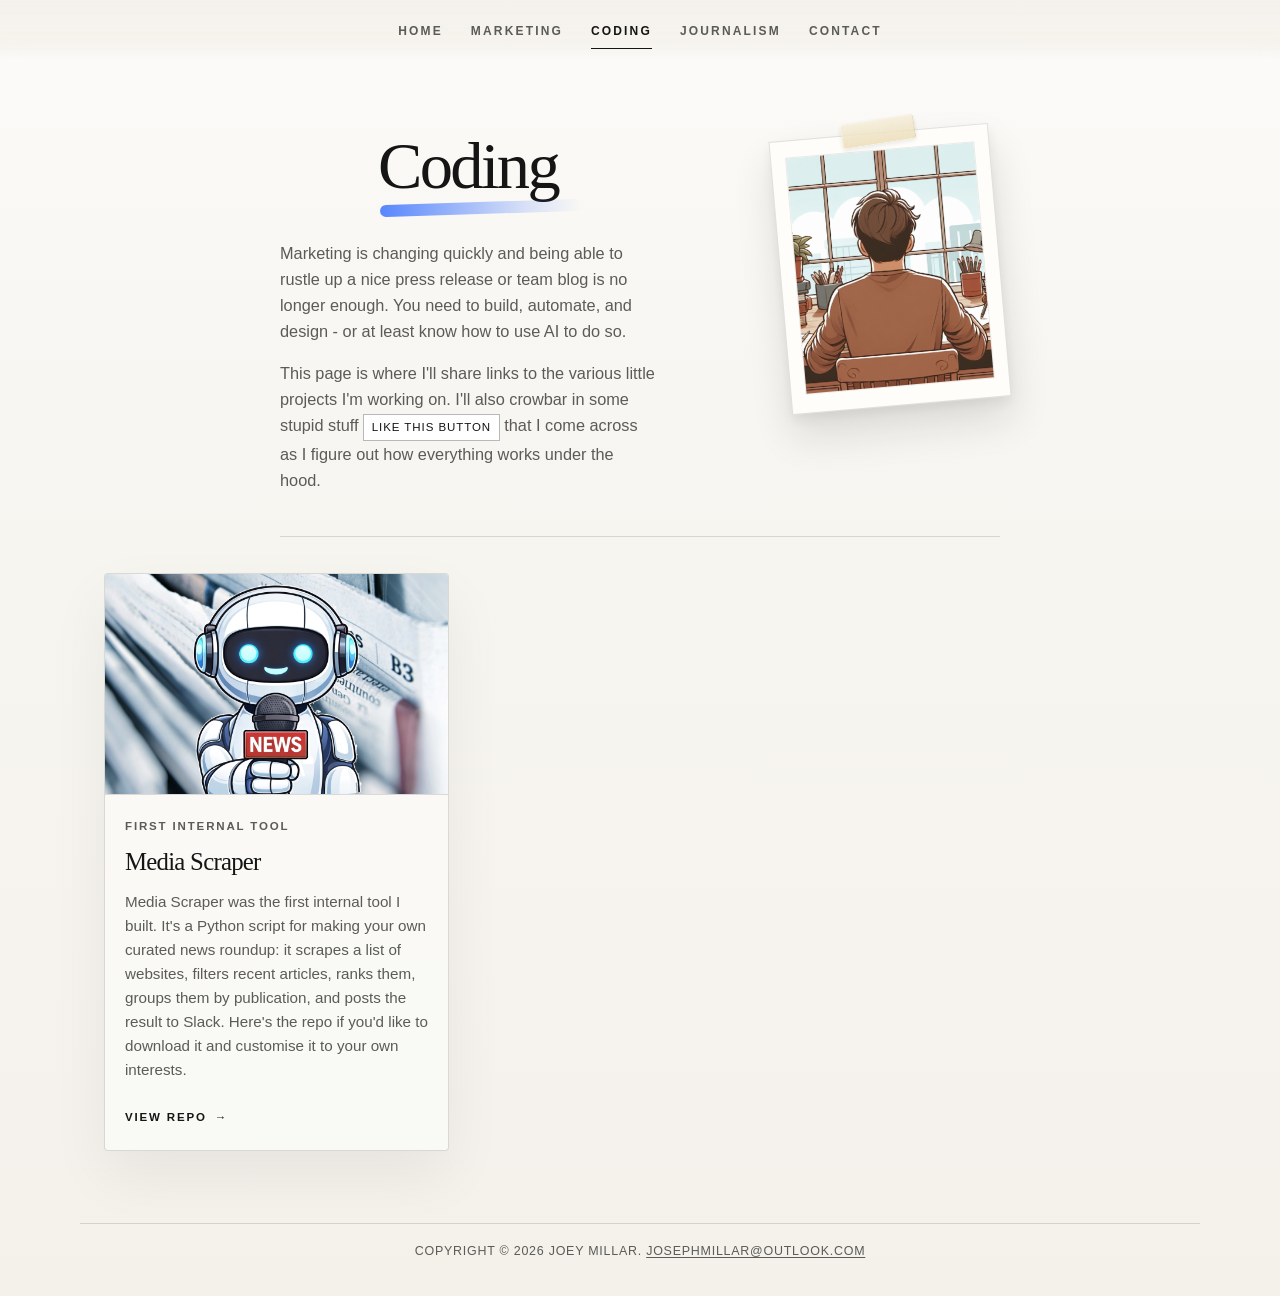
==== coding.html @ 08aad3ab "Polish portfolio page content" ====
<!DOCTYPE html>
<html lang="en">
<head>
    <meta charset="UTF-8">
    <meta name="viewport" content="width=device-width, initial-scale=1.0">
    <meta name="description" content="AI, automation, coding and web projects by Joey Millar as he learns to build tools and websites.">
    <meta name="author" content="Joey Millar">
    <title>Joey Millar | Coding, AI and Automation Projects</title>
    <link rel="canonical" href="https://joeymillar.com/coding.html">
    <meta property="og:type" content="website">
    <meta property="og:site_name" content="Joey Millar">
    <meta property="og:title" content="Joey Millar | Coding, AI and Automation Projects">
    <meta property="og:description" content="AI, automation, coding and web projects by Joey Millar as he learns to build tools and websites.">
    <meta property="og:url" content="https://joeymillar.com/coding.html">
    <meta property="og:image" content="https://joeymillar.com/images/joeymillar.jpg">
    <meta name="twitter:card" content="summary_large_image">
    <meta name="twitter:title" content="Joey Millar | Coding, AI and Automation Projects">
    <meta name="twitter:description" content="AI, automation, coding and web projects by Joey Millar as he learns to build tools and websites.">
    <meta name="twitter:image" content="https://joeymillar.com/images/joeymillar.jpg">
    <link rel="icon" href="data:image/svg+xml,%3Csvg xmlns='http://www.w3.org/2000/svg' viewBox='0 0 64 64'%3E%3Ctext y='50' font-size='48'%3E%E2%9C%8D%EF%B8%8F%3C/text%3E%3C/svg%3E">
    <link rel="stylesheet" href="styles.css">
    <script type="application/ld+json">
        {
            "@context": "https://schema.org",
            "@type": "Person",
            "name": "Joey Millar",
            "url": "https://joeymillar.com/",
            "image": "https://joeymillar.com/images/me.jpg",
            "jobTitle": "Writer and builder-in-progress",
            "sameAs": [
                "https://www.linkedin.com/in/josephmillar/"
            ]
        }
    </script>
</head>
<body class="page-subpage page-coding">

    <nav class="landing-nav" aria-label="Primary">
        <button class="nav-toggle" type="button" aria-expanded="false" aria-controls="primary-nav-links">
            Menu
        </button>
        <div class="nav-links" id="primary-nav-links">
            <a href="index.html" class="home-nav-link-joey">Home</a>
            <a href="marketing.html" class="home-nav-link-copywriting">Marketing</a>
            <a href="coding.html" class="home-nav-link-web-dev" aria-current="page">Coding</a>
            <a href="journalism.html" class="home-nav-link-journalism">Journalism</a>
            <a href="contact.html" class="home-nav-link-contact">Contact</a>
        </div>
    </nav>
    <main class="page-shell">
        <section class="page-header content-copy">
            <div class="page-hero">
                <div class="page-hero-copy">
                    <h1>Coding</h1>
                    <p>Marketing is changing quickly and being able to rustle up a nice press release or team blog is no longer enough. You need to build, automate, and design - or at least know how to use AI to do so.</p>
                    <p>This page is where I'll share links to the various little projects I'm working on. I'll also crowbar in some stupid stuff <button id="confettiButton" class="inline-button" type="button">like this button</button> that I come across as I figure out how everything works under the hood.</p>
                </div>
                <figure class="polaroid-card">
                    <img src="images/joeymillar.jpg" alt="An illustrated portrait of Joey Millar" loading="lazy">
                </figure>
            </div>
        </section>
        <section class="content">
            <div class="tile-container">
        <a href="https://github.com/joeymgithub/media-scraper" target="_blank" rel="noopener noreferrer" class="tile-web-dev">
            <div class="tile-image-wrapper">
                <img src="images/media-scraper.jpg" alt="Preview image for the Media Scraper internal tool project" class="tile-image" loading="lazy">
            </div>
            <div class="tile-content">
                <p class="tile-meta">First internal tool</p>
                <h2 class="tile-title">Media Scraper</h2>
                <p class="tile-preview">Media Scraper was the first internal tool I built. It's a Python script for making your own curated news roundup: it scrapes a list of websites, filters recent articles, ranks them, groups them by publication, and posts the result to Slack. Here's the repo if you'd like to download it and customise it to your own interests.</p>
                <span class="tile-cta">View repo</span>
            </div>
        </a>
            </div>
        </section>
    </main>
    <footer class="site-footer">
        <p>Copyright © 2026 Joey Millar. <a href="mailto:josephmillar@outlook.com">josephmillar@outlook.com</a></p>
    </footer>
    <script src="script.js" defer></script>
</body>
</html>
---- styles.css ----
:root {
    --bg: #f4f1eb;
    --surface: rgba(244, 241, 235, 0.9);
    --panel: #fbfaf7;
    --text: #151515;
    --muted: #5b5b57;
    --line: rgba(21, 21, 21, 0.14);
    --line-strong: rgba(21, 21, 21, 0.3);
    --shadow: 0 24px 60px rgba(21, 21, 21, 0.06);
    --accent-red: #d93a2f;
    --accent-blue: #2764ff;
    --accent-green: #23945d;
    --accent-yellow: #d1ad22;
    --accent-purple: #7b4dff;
}

*,
*::before,
*::after {
    box-sizing: border-box;
}

html {
    scroll-behavior: smooth;
}

body {
    margin: 0;
    min-height: 100vh;
    font-family: "Avenir Next", "Helvetica Neue", Helvetica, Arial, sans-serif;
    color: var(--text);
    background:
        linear-gradient(180deg, rgba(255, 255, 255, 0.7) 0%, rgba(251, 250, 247, 0.55) 30%, rgba(244, 241, 235, 0.92) 100%),
        var(--bg);
    line-height: 1.6;
}

a {
    color: inherit;
}

p a {
    text-decoration-thickness: 1px;
    text-underline-offset: 0.14em;
}

a:focus-visible,
button:focus-visible {
    outline: 2px solid var(--text);
    outline-offset: 4px;
}

.scroll-banner-left,
.scroll-banner-right {
    display: none;
}

.container,
.page-shell,
.content,
.content-copy {
    width: min(1120px, calc(100% - 48px));
    margin: 0 auto;
}

.page-shell {
    padding: 132px 0 72px;
}

.content-copy {
    max-width: 720px;
}

.content {
    padding: 0;
}

.landing-nav {
    position: fixed;
    top: 0;
    left: 0;
    right: 0;
    display: flex;
    align-items: center;
    justify-content: center;
    gap: 28px;
    padding: 22px 24px 18px;
    background: linear-gradient(180deg, rgba(244, 241, 235, 0.96) 0%, rgba(244, 241, 235, 0.82) 75%, rgba(244, 241, 235, 0) 100%);
    backdrop-filter: blur(10px);
    z-index: 20;
}

.nav-toggle {
    display: none;
}

.nav-links {
    display: flex;
    align-items: center;
    justify-content: center;
    gap: 28px;
}

.landing-nav a {
    position: relative;
    font-size: 0.75rem;
    font-weight: 600;
    letter-spacing: 0.18em;
    text-transform: uppercase;
    text-decoration: none;
    color: var(--muted);
    transition: color 0.25s ease;
}

.landing-nav a::after {
    content: "";
    position: absolute;
    left: 0;
    bottom: -8px;
    width: 100%;
    height: 1px;
    background: var(--text);
    transform: scaleX(0);
    transform-origin: center;
    transition: transform 0.25s ease;
}

.landing-nav a:hover,
.landing-nav a[aria-current="page"] {
    color: var(--text);
}

.landing-nav a:hover::after,
.landing-nav a[aria-current="page"]::after {
    transform: scaleX(1);
}

h1 {
    margin: 0;
    font-family: "Iowan Old Style", "Palatino Linotype", "Book Antiqua", Palatino, Georgia, serif;
    font-size: clamp(3.6rem, 8vw, 7.5rem);
    font-weight: 400;
    line-height: 0.94;
    letter-spacing: -0.04em;
}

p {
    margin: 0;
    padding: 0;
    font-size: 1.02rem;
    color: var(--muted);
}

.page-header p + p {
    margin-top: 16px;
}

.tile-journalism,
.tile-copywriting,
.tile-web-dev {
    position: relative;
    overflow: hidden;
    border: 1px solid var(--line);
    border-radius: 4px;
    background: rgba(251, 250, 247, 0.82);
    text-decoration: none;
    transition: transform 0.28s ease, border-color 0.28s ease, box-shadow 0.28s ease, background 0.28s ease;
}

.tile-journalism::before,
.tile-copywriting::before,
.tile-web-dev::before {
    content: "";
    position: absolute;
    inset: 0;
    background: linear-gradient(135deg, rgba(255, 255, 255, 0.55), transparent 55%);
    opacity: 0;
    transition: opacity 0.28s ease;
    pointer-events: none;
}

.tile-journalism:hover,
.tile-copywriting:hover,
.tile-web-dev:hover {
    transform: translateY(-6px);
    border-color: var(--line-strong);
    box-shadow: 0 28px 70px rgba(21, 21, 21, 0.1);
    background: var(--panel);
}

.tile-journalism:hover::before,
.tile-copywriting:hover::before,
.tile-web-dev:hover::before {
    opacity: 1;
}

.page-header {
    padding-bottom: 42px;
    margin-bottom: 36px;
    border-bottom: 1px solid var(--line);
}

.page-hero {
    display: grid;
    grid-template-columns: minmax(0, 1.4fr) minmax(240px, 320px);
    gap: 24px;
    align-items: start;
}

.page-hero-copy {
    min-width: 0;
}

.polaroid-card {
    position: relative;
    align-self: start;
    justify-self: end;
    width: min(100%, 220px);
    margin: 0;
    padding: 16px 14px 18px;
    border: 1px solid rgba(21, 21, 21, 0.12);
    background: #fffdf9;
    box-shadow:
        0 22px 40px rgba(21, 21, 21, 0.12),
        0 6px 12px rgba(21, 21, 21, 0.06);
    transform: rotate(-3deg);
}

.polaroid-card img {
    display: block;
    width: 100%;
    aspect-ratio: 4 / 5;
    object-fit: cover;
    border: 1px solid rgba(21, 21, 21, 0.08);
}

.polaroid-card::before,
.polaroid-card::after {
    content: "";
    position: absolute;
    pointer-events: none;
}

.polaroid-card::before {
    top: -14px;
    left: 50%;
    width: 74px;
    height: 24px;
    border-radius: 3px;
    background:
        linear-gradient(180deg, rgba(255, 255, 255, 0.52), rgba(255, 255, 255, 0.08)),
        rgba(231, 213, 167, 0.78);
    border-left: 1px solid rgba(255, 255, 255, 0.42);
    border-right: 1px solid rgba(120, 106, 78, 0.14);
    box-shadow:
        0 1px 0 rgba(255, 255, 255, 0.32) inset,
        0 2px 5px rgba(21, 21, 21, 0.1);
    opacity: 0.95;
    transform: translateX(-50%) rotate(-4deg);
    pointer-events: none;
}

.polaroid-card::after {
    display: none;
}

.page-subpage h1 {
    position: relative;
    display: inline-block;
    font-size: clamp(2.8rem, 5.2vw, 4.6rem);
    line-height: 1.02;
    margin-bottom: 26px;
    padding-bottom: 14px;
    left: 50%;
    transform: translateX(-50%);
    text-align: center;
}

.page-subpage h1::after {
    content: "";
    position: absolute;
    left: 2px;
    bottom: 0;
    width: 112%;
    height: 12px;
    border-radius: 999px;
    opacity: 0.9;
    transform: rotate(-1.8deg);
}

.page-marketing h1::after {
    background: linear-gradient(90deg, rgba(217, 58, 47, 0.85), rgba(217, 58, 47, 0.18) 72%, transparent 100%);
}

.page-home h1::after {
    background: linear-gradient(90deg, rgba(26, 138, 98, 0.9), rgba(26, 138, 98, 0.22) 72%, transparent 100%);
}

.page-coding h1::after {
    background: linear-gradient(90deg, rgba(39, 100, 255, 0.85), rgba(39, 100, 255, 0.18) 72%, transparent 100%);
}

.page-journalism h1::after {
    background: linear-gradient(90deg, rgba(209, 173, 34, 0.9), rgba(209, 173, 34, 0.24) 72%, transparent 100%);
}

.page-contact h1::after {
    background: linear-gradient(90deg, rgba(123, 77, 255, 0.82), rgba(123, 77, 255, 0.18) 72%, transparent 100%);
}

.page-marketing .polaroid-card {
    transform: rotate(3deg);
}

.page-coding .polaroid-card {
    transform: rotate(-5deg);
}

.page-journalism .polaroid-card {
    transform: rotate(2.5deg);
}

.page-contact .polaroid-card {
    transform: rotate(4deg);
}

.page-home .polaroid-card {
    transform: rotate(-4deg);
}

.tile-container {
    display: grid;
    grid-template-columns: repeat(3, minmax(0, 1fr));
    gap: 18px;
}

.tile-journalism,
.tile-copywriting,
.tile-web-dev {
    display: flex;
    flex-direction: column;
    min-height: 430px;
    box-shadow: var(--shadow);
}

.page-home .tile-journalism,
.page-home .tile-copywriting,
.page-home .tile-web-dev {
    min-height: 170px;
}

.tile-web-dev-placeholder {
    cursor: default;
}

.tile-placeholder {
    cursor: default;
    background:
        linear-gradient(135deg, rgba(255, 255, 255, 0.62), rgba(251, 250, 247, 0.82)),
        rgba(251, 250, 247, 0.82);
}

.tile-placeholder:hover {
    transform: none;
    border-color: var(--line);
    box-shadow: var(--shadow);
    background:
        linear-gradient(135deg, rgba(255, 255, 255, 0.62), rgba(251, 250, 247, 0.82)),
        rgba(251, 250, 247, 0.82);
}

.tile-placeholder::before {
    opacity: 0;
}

.tile-placeholder .tile-image {
    filter: saturate(0.35) contrast(0.96);
}

.tile-placeholder:hover .tile-image {
    transform: none;
    filter: saturate(0.35) contrast(0.96);
}

.tile-image-wrapper {
    position: relative;
    overflow: hidden;
    border-bottom: 1px solid var(--line);
}

.tile-image {
    display: block;
    width: 100%;
    height: 220px;
    object-fit: cover;
    filter: saturate(0.85) contrast(1.02);
    transition: transform 0.45s ease, filter 0.45s ease;
}

.tile-journalism > .tile-image,
.tile-copywriting > .tile-image,
.tile-web-dev > .tile-image {
    border-bottom: 1px solid var(--line);
}

.tile-journalism:hover .tile-image,
.tile-copywriting:hover .tile-image,
.tile-web-dev:hover .tile-image {
    transform: scale(1.03);
    filter: saturate(0.95) contrast(1.05);
}

.tile-content {
    display: flex;
    flex: 1;
    flex-direction: column;
    justify-content: flex-start;
    gap: 14px;
    padding: 22px 20px 24px;
}

.page-home .tile-content {
    gap: 10px;
    padding: 18px 18px 18px;
}

.tile-meta {
    font-size: 0.72rem;
    font-weight: 700;
    letter-spacing: 0.16em;
    text-transform: uppercase;
    color: var(--muted);
}

.tile-title {
    margin: 0;
    font-family: "Iowan Old Style", "Palatino Linotype", "Book Antiqua", Palatino, Georgia, serif;
    font-size: 1.55rem;
    font-weight: 400;
    line-height: 1.08;
    letter-spacing: -0.03em;
    color: var(--text);
}

.page-home .tile-title {
    font-size: 1.35rem;
    line-height: 1.02;
}

.tile-preview {
    font-size: 0.95rem;
    line-height: 1.58;
}

.page-home .tile-preview {
    font-size: 0.9rem;
    line-height: 1.45;
    max-width: 28ch;
}

.tile-cta {
    margin-top: auto;
    display: inline-flex;
    align-items: center;
    padding-top: 12px;
    font-size: 0.72rem;
    font-weight: 700;
    letter-spacing: 0.16em;
    text-transform: uppercase;
    color: var(--text);
}

.tile-cta::after {
    content: "→";
    margin-left: 0.5rem;
    transition: transform 0.25s ease;
}

.tile-journalism:hover .tile-cta::after,
.tile-copywriting:hover .tile-cta::after,
.tile-web-dev:hover .tile-cta::after {
    transform: translateX(3px);
}

.tile-cta-button {
    display: inline-flex;
    align-items: center;
    justify-content: center;
    width: fit-content;
    min-height: 40px;
    margin-top: auto;
    margin-left: auto;
    margin-right: auto;
    padding: 0.58rem 0.9rem;
    border: 1px solid var(--line-strong);
    background: #ffffff;
    font-size: 0.72rem;
    font-weight: 700;
    letter-spacing: 0.16em;
    text-transform: uppercase;
    text-decoration: none;
    color: var(--text);
    transition: background 0.25s ease, color 0.25s ease, border-color 0.25s ease;
}

.tile-cta-button:hover,
.tile-cta-button:focus-visible {
    background: #f6f6f6;
    border-color: var(--line-strong);
    color: var(--text);
}

.under-construction-sign {
    position: absolute;
    top: 14px;
    right: 14px;
    width: 120px;
    opacity: 0.92;
    pointer-events: none;
}

.inline-button,
button {
    appearance: none;
    border: 1px solid var(--line-strong);
    border-radius: 0;
    background: #ffffff;
    color: var(--text);
    padding: 0.52rem 0.9rem;
    font: inherit;
    font-size: 0.9rem;
    letter-spacing: 0.06em;
    text-transform: uppercase;
    cursor: pointer;
    transition: background 0.25s ease, color 0.25s ease, border-color 0.25s ease;
}

.inline-button {
    display: inline-flex;
    align-items: center;
    justify-content: center;
    min-height: 0;
    padding: 0.22rem 0.48rem;
    font-size: 0.72rem;
    letter-spacing: 0.08em;
    vertical-align: baseline;
}

.inline-button:hover,
button:hover {
    background: #f6f6f6;
    color: var(--text);
}

.nav-logo-container {
    display: inline-flex;
    align-items: center;
    justify-content: center;
}

.nav-logo {
    width: 20px;
    height: 20px;
    object-fit: cover;
    filter: grayscale(1);
}

.site-footer {
    width: min(1120px, calc(100% - 48px));
    margin: 0 auto;
    padding: 0 0 34px;
}

.site-footer p {
    padding-top: 18px;
    border-top: 1px solid var(--line);
    font-size: 0.78rem;
    letter-spacing: 0.06em;
    text-transform: uppercase;
    text-align: center;
}

.site-footer a {
    text-decoration-thickness: 1px;
    text-underline-offset: 0.14em;
}

.article-shell {
    width: min(760px, calc(100% - 48px));
    margin: 0 auto;
    padding: 148px 0 72px;
}

.article-header {
    margin-bottom: 34px;
}

.article-kicker {
    margin: 0 0 14px;
    font-size: 0.76rem;
    font-weight: 700;
    letter-spacing: 0.18em;
    text-transform: uppercase;
    color: var(--muted);
}

.article-title {
    margin: 0;
    font-family: "Iowan Old Style", "Palatino Linotype", "Book Antiqua", Palatino, Georgia, serif;
    font-size: clamp(2.8rem, 6vw, 5rem);
    font-weight: 400;
    line-height: 0.98;
    letter-spacing: -0.04em;
}

.article-subtitle {
    margin-top: 18px;
    font-size: 1.18rem;
    line-height: 1.6;
    color: var(--muted);
}

.article-byline {
    display: flex;
    flex-wrap: wrap;
    gap: 10px 18px;
    margin-top: 26px;
    padding-top: 18px;
    border-top: 1px solid var(--line);
    font-size: 0.8rem;
    font-weight: 700;
    letter-spacing: 0.14em;
    text-transform: uppercase;
    color: var(--muted);
}

.article-hero,
.article-figure {
    margin: 0 0 34px;
}

.article-hero img,
.article-figure img {
    display: block;
    width: 100%;
    border: 1px solid var(--line);
    background: rgba(255, 255, 255, 0.7);
    box-shadow: var(--shadow);
}

.article-hero img {
    aspect-ratio: 16 / 10;
    object-fit: cover;
}

.article-figure img {
    aspect-ratio: 4 / 3;
    object-fit: cover;
}

.article-figure figcaption {
    margin-top: 10px;
    font-size: 0.9rem;
    line-height: 1.5;
    color: var(--muted);
}

.article-body {
    font-size: 1.08rem;
    line-height: 1.9;
    color: var(--text);
}

.article-body > p {
    color: var(--text);
}

.article-body > p + p,
.article-body > p + .article-figure,
.article-body > .article-figure + p {
    margin-top: 22px;
}

.article-body a {
    text-decoration-thickness: 1px;
    text-underline-offset: 0.14em;
}

.article-body strong {
    font-weight: 700;
}

@media (max-width: 960px) {
    .page-shell {
        padding-top: 122px;
    }

    .article-shell {
        padding-top: 132px;
    }

    .page-hero {
        grid-template-columns: minmax(0, 1fr) minmax(200px, 220px);
        gap: 18px;
    }

    .page-header {
        padding-bottom: 34px;
        margin-bottom: 30px;
    }

    .tile-container {
        grid-template-columns: 1fr;
        gap: 22px;
    }

    .tile-content {
        padding: 20px 18px 22px;
    }

    .tile-image {
        height: 210px;
    }
}

@media (max-width: 720px) {
    .container,
    .page-shell,
    .content,
    .content-copy {
        width: min(100% - 28px, 1120px);
    }

    .site-footer {
        width: min(100% - 28px, 1120px);
        padding-bottom: 28px;
    }

    .article-shell {
        width: min(100% - 28px, 760px);
        padding-top: 108px;
        padding-bottom: 56px;
    }

    .landing-nav {
        display: grid;
        grid-template-columns: 1fr;
        justify-items: stretch;
        gap: 12px;
        padding: 14px;
        background: rgba(244, 241, 235, 0.94);
        border-bottom: 1px solid rgba(21, 21, 21, 0.08);
    }

    .nav-toggle {
        display: inline-flex;
        align-items: center;
        justify-content: center;
        width: fit-content;
        justify-self: center;
        min-height: 44px;
        padding: 0.72rem 1rem;
        font-size: 0.72rem;
        font-weight: 700;
        letter-spacing: 0.14em;
        text-transform: uppercase;
    }

    .nav-links {
        display: none;
        flex-direction: column;
        align-items: stretch;
        gap: 4px;
        padding: 8px 0 2px;
    }

    .landing-nav.show-menu .nav-links {
        display: flex;
    }

    .landing-nav a {
        display: block;
        width: 100%;
        padding: 11px 0;
        font-size: 0.7rem;
        letter-spacing: 0.12em;
    }

    .landing-nav a::after {
        display: none;
    }

    .landing-nav a[aria-current="page"] {
        padding-left: 12px;
        color: var(--text);
    }

    .landing-nav a[aria-current="page"]::before {
        content: "";
        position: absolute;
        left: 0;
        top: 50%;
        width: 6px;
        height: 6px;
        border-radius: 999px;
        background: var(--text);
        transform: translateY(-50%);
    }

    .page-shell {
        padding-top: 96px;
        padding-bottom: 56px;
    }

    .page-hero {
        grid-template-columns: 1fr;
        gap: 18px;
    }

    .polaroid-card {
        display: block;
        order: -1;
        justify-self: center;
        width: min(165px, 46vw);
        padding: 12px 10px 14px;
        transform: rotate(-3deg);
        margin-bottom: 2px;
    }

    .polaroid-card::before {
        width: 58px;
        height: 20px;
        top: -11px;
    }

    .page-header {
        padding-bottom: 28px;
        margin-bottom: 24px;
    }

    h1 {
        font-size: clamp(2.65rem, 15vw, 4.1rem);
    }

    p {
        font-size: 0.97rem;
    }

    .tile-content {
        gap: 12px;
        padding: 18px 16px 20px;
    }

    .tile-journalism,
    .tile-copywriting,
    .tile-web-dev {
        min-height: auto;
    }

    .tile-image {
        height: 180px;
    }

    .tile-title {
        font-size: 1.4rem;
    }

    .page-journalism .tile-image {
        height: 156px;
    }

    .page-journalism .tile-content {
        gap: 8px;
    }

    .page-journalism .tile-preview {
        display: none;
    }

    button {
        width: 100%;
        justify-content: center;
    }

    .inline-button {
        width: auto;
        justify-content: center;
    }

}

@media (max-width: 520px) {
    .container,
    .page-shell,
    .content,
    .content-copy {
        width: min(100% - 22px, 1120px);
    }

    .site-footer {
        width: min(100% - 22px, 1120px);
        padding-bottom: 24px;
    }

    .article-shell {
        width: min(100% - 22px, 760px);
        padding-top: 98px;
        padding-bottom: 48px;
    }

    .landing-nav {
        padding: 12px 11px;
    }

    .page-shell {
        padding-top: 88px;
    }

    .page-subpage h1 {
        margin-bottom: 20px;
        padding-bottom: 10px;
    }

    .page-subpage h1::after {
        width: 108%;
        height: 10px;
    }

    .article-title {
        font-size: clamp(2.3rem, 10vw, 3.4rem);
    }

    .article-subtitle {
        font-size: 1.02rem;
    }

    .article-body {
        font-size: 1rem;
        line-height: 1.82;
    }

    .polaroid-card {
        width: min(148px, 52vw);
        padding: 10px 9px 12px;
    }

    .polaroid-card::before {
        width: 52px;
        height: 18px;
        top: -10px;
    }

    .tile-image {
        height: 168px;
    }

    .tile-title {
        font-size: 1.28rem;
    }

    .tile-preview,
    .page-home .tile-preview {
        max-width: none;
    }
}

@media (prefers-reduced-motion: reduce) {
    html {
        scroll-behavior: auto;
    }

    *,
    *::before,
    *::after {
        animation-duration: 0.01ms !important;
        animation-iteration-count: 1 !important;
        transition-duration: 0.01ms !important;
    }
}
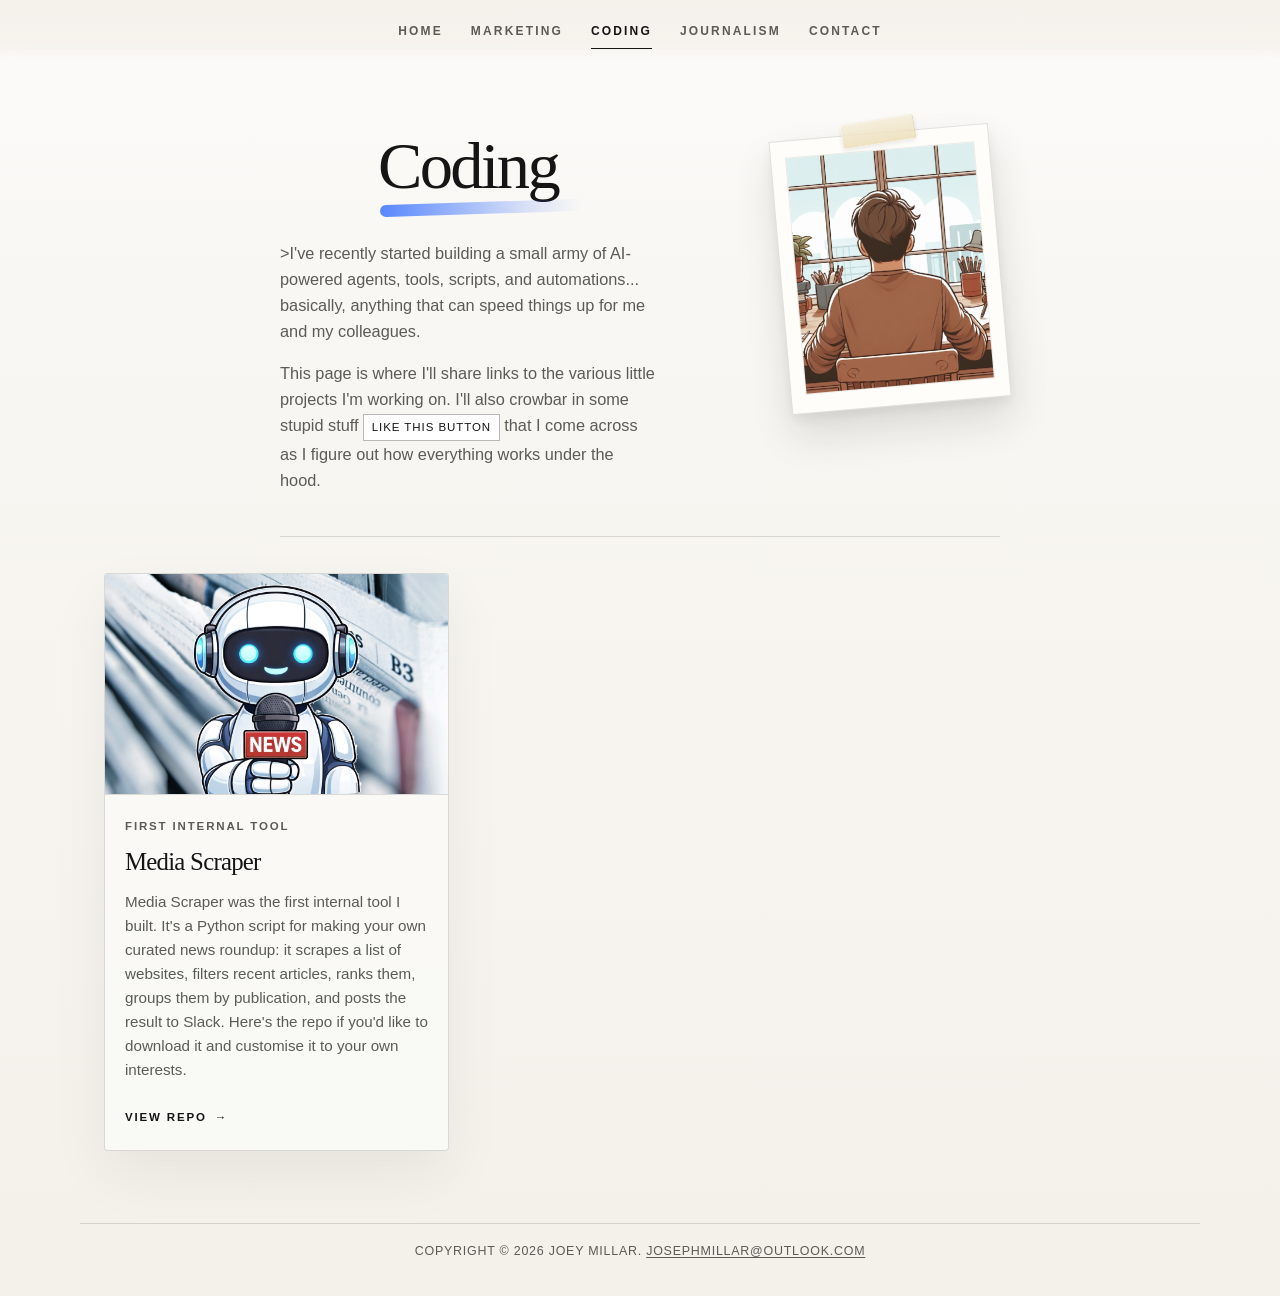
==== commit d836e847: "coding copy" ====
--- a/coding.html
+++ b/coding.html
@@ -3,19 +3,19 @@
 <head>
     <meta charset="UTF-8">
     <meta name="viewport" content="width=device-width, initial-scale=1.0">
-    <meta name="description" content="AI, automation, coding and web projects by Joey Millar as he learns to build tools and websites.">
+    <meta name="description" content="Joey Millar's coding projects, tools, automations, and AI agents">
     <meta name="author" content="Joey Millar">
-    <title>Joey Millar | Coding, AI and Automation Projects</title>
+    <title>Joey Millar | AI-powered marketing content lead and vibe coder</title>
     <link rel="canonical" href="https://joeymillar.com/coding.html">
     <meta property="og:type" content="website">
     <meta property="og:site_name" content="Joey Millar">
-    <meta property="og:title" content="Joey Millar | Coding, AI and Automation Projects">
-    <meta property="og:description" content="AI, automation, coding and web projects by Joey Millar as he learns to build tools and websites.">
+    <meta property="og:title" content="Joey Millar | AI-powered marketing content lead and vibe coder">
+    <meta property="og:description" content="Joey Millar's coding projects, tools, automations, and AI agents">
     <meta property="og:url" content="https://joeymillar.com/coding.html">
     <meta property="og:image" content="https://joeymillar.com/images/joeymillar.jpg">
     <meta name="twitter:card" content="summary_large_image">
-    <meta name="twitter:title" content="Joey Millar | Coding, AI and Automation Projects">
-    <meta name="twitter:description" content="AI, automation, coding and web projects by Joey Millar as he learns to build tools and websites.">
+    <meta name="twitter:title" content="Joey Millar | AI-powered marketing content lead and vibe coder">
+    <meta name="twitter:description" content="Joey Millar's coding projects, tools, automations, and AI agents">
     <meta name="twitter:image" content="https://joeymillar.com/images/joeymillar.jpg">
     <link rel="icon" href="data:image/svg+xml,%3Csvg xmlns='http://www.w3.org/2000/svg' viewBox='0 0 64 64'%3E%3Ctext y='50' font-size='48'%3E%E2%9C%8D%EF%B8%8F%3C/text%3E%3C/svg%3E">
     <link rel="stylesheet" href="styles.css">
@@ -26,7 +26,7 @@
             "name": "Joey Millar",
             "url": "https://joeymillar.com/",
             "image": "https://joeymillar.com/images/me.jpg",
-            "jobTitle": "Writer and builder-in-progress",
+            "jobTitle": "AI-powered marketing content lead and vibe coder",
             "sameAs": [
                 "https://www.linkedin.com/in/josephmillar/"
             ]
@@ -52,7 +52,7 @@
             <div class="page-hero">
                 <div class="page-hero-copy">
                     <h1>Coding</h1>
-                    <p>Marketing is changing quickly and being able to rustle up a nice press release or team blog is no longer enough. You need to build, automate, and design - or at least know how to use AI to do so.</p>
+                    <p>>I've recently started building a small army of AI-powered agents, tools, scripts, and automations... basically, anything that can speed things up for me and my colleagues.</p>
                     <p>This page is where I'll share links to the various little projects I'm working on. I'll also crowbar in some stupid stuff <button id="confettiButton" class="inline-button" type="button">like this button</button> that I come across as I figure out how everything works under the hood.</p>
                 </div>
                 <figure class="polaroid-card">
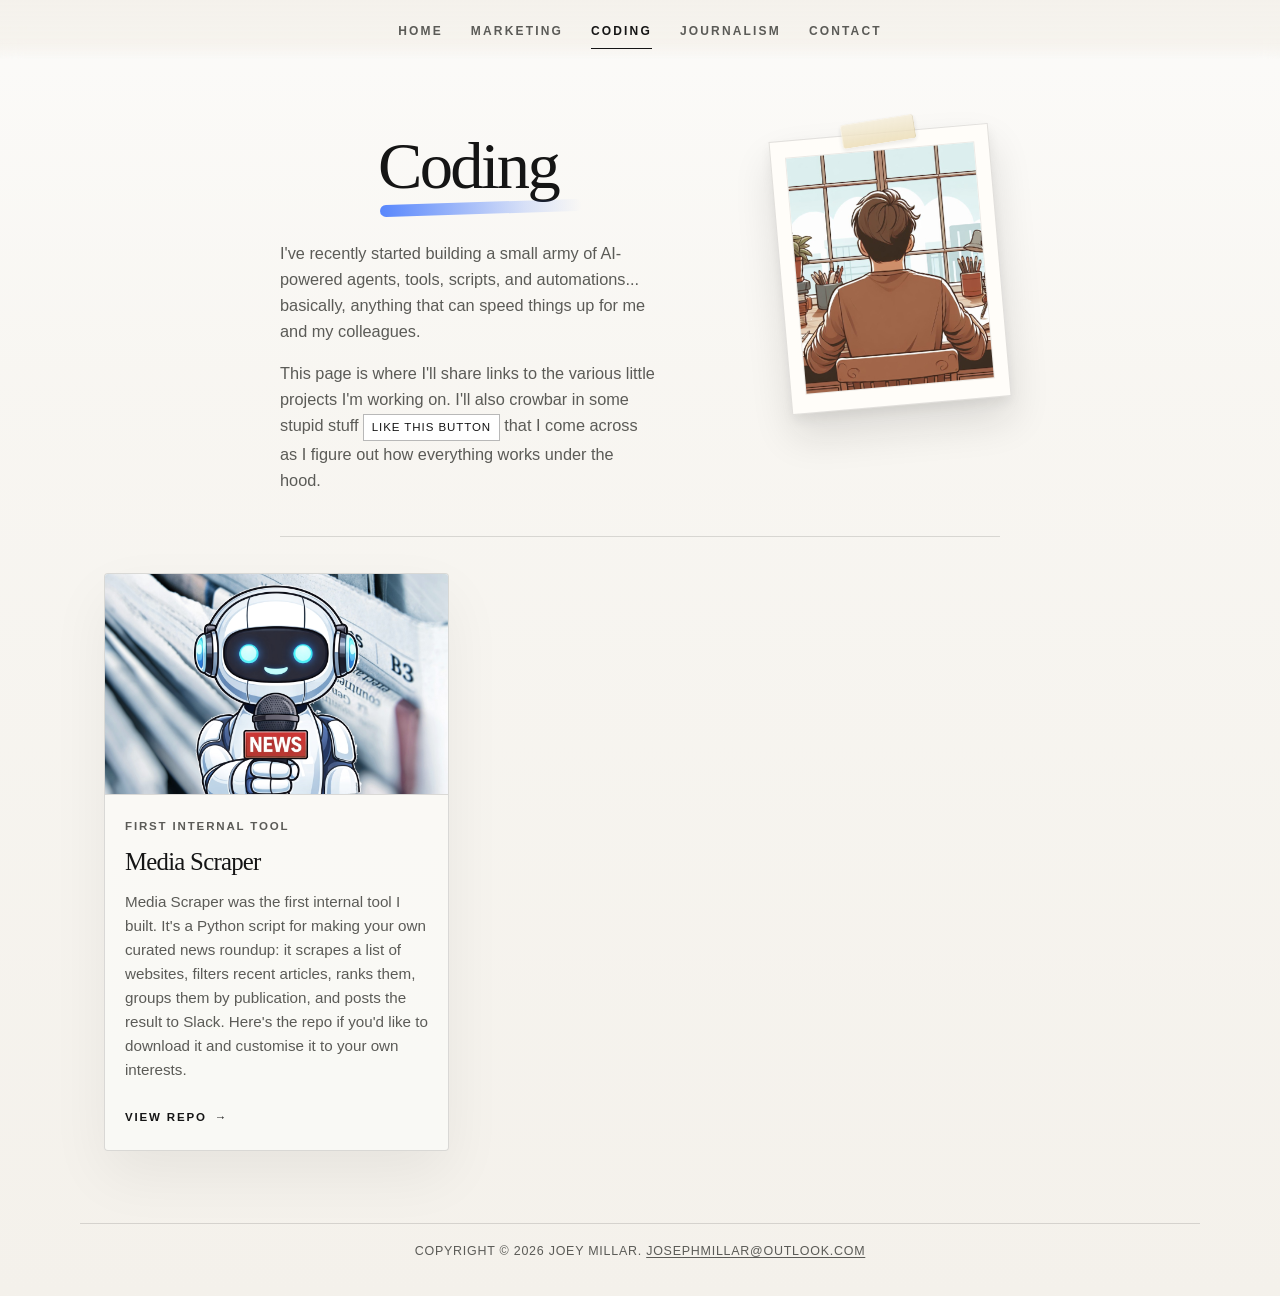
==== commit 801ac529: "typo" ====
--- a/coding.html
+++ b/coding.html
@@ -52,7 +52,7 @@
             <div class="page-hero">
                 <div class="page-hero-copy">
                     <h1>Coding</h1>
-                    <p>>I've recently started building a small army of AI-powered agents, tools, scripts, and automations... basically, anything that can speed things up for me and my colleagues.</p>
+                    <p>I've recently started building a small army of AI-powered agents, tools, scripts, and automations... basically, anything that can speed things up for me and my colleagues.</p>
                     <p>This page is where I'll share links to the various little projects I'm working on. I'll also crowbar in some stupid stuff <button id="confettiButton" class="inline-button" type="button">like this button</button> that I come across as I figure out how everything works under the hood.</p>
                 </div>
                 <figure class="polaroid-card">
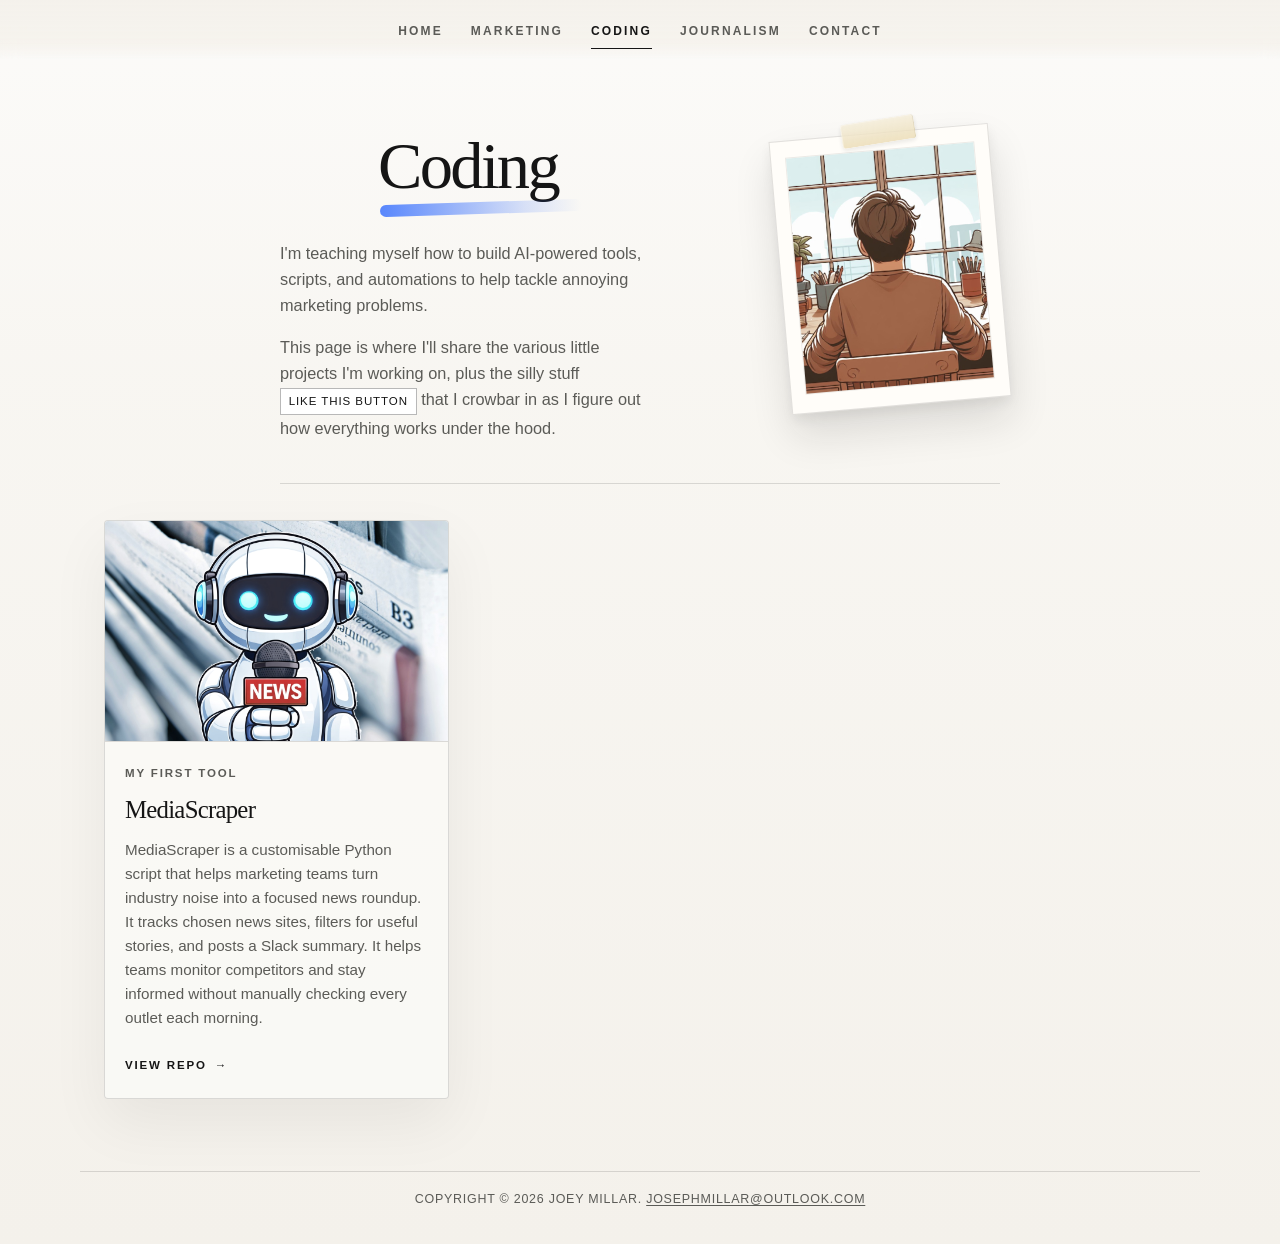
==== commit 25627157: "copy edits" ====
--- a/coding.html
+++ b/coding.html
@@ -52,8 +52,8 @@
             <div class="page-hero">
                 <div class="page-hero-copy">
                     <h1>Coding</h1>
-                    <p>I've recently started building a small army of AI-powered agents, tools, scripts, and automations... basically, anything that can speed things up for me and my colleagues.</p>
-                    <p>This page is where I'll share links to the various little projects I'm working on. I'll also crowbar in some stupid stuff <button id="confettiButton" class="inline-button" type="button">like this button</button> that I come across as I figure out how everything works under the hood.</p>
+                    <p>I'm teaching myself how to build AI-powered tools, scripts, and automations to help tackle annoying marketing problems.</p>
+                    <p>This page is where I'll share the various little projects I'm working on, plus the silly stuff <button id="confettiButton" class="inline-button" type="button">like this button</button> that I crowbar in as I figure out how everything works under the hood.</p>
                 </div>
                 <figure class="polaroid-card">
                     <img src="images/joeymillar.jpg" alt="An illustrated portrait of Joey Millar" loading="lazy">
@@ -67,9 +67,9 @@
                 <img src="images/media-scraper.jpg" alt="Preview image for the Media Scraper internal tool project" class="tile-image" loading="lazy">
             </div>
             <div class="tile-content">
-                <p class="tile-meta">First internal tool</p>
-                <h2 class="tile-title">Media Scraper</h2>
-                <p class="tile-preview">Media Scraper was the first internal tool I built. It's a Python script for making your own curated news roundup: it scrapes a list of websites, filters recent articles, ranks them, groups them by publication, and posts the result to Slack. Here's the repo if you'd like to download it and customise it to your own interests.</p>
+                <p class="tile-meta">My first tool</p>
+                <h2 class="tile-title">MediaScraper</h2>
+                <p class="tile-preview">MediaScraper is a customisable Python script that helps marketing teams turn industry noise into a focused news roundup. It tracks chosen news sites, filters for useful stories, and posts a Slack summary. It helps teams monitor competitors and stay informed without manually checking every outlet each morning.</p>
                 <span class="tile-cta">View repo</span>
             </div>
         </a>
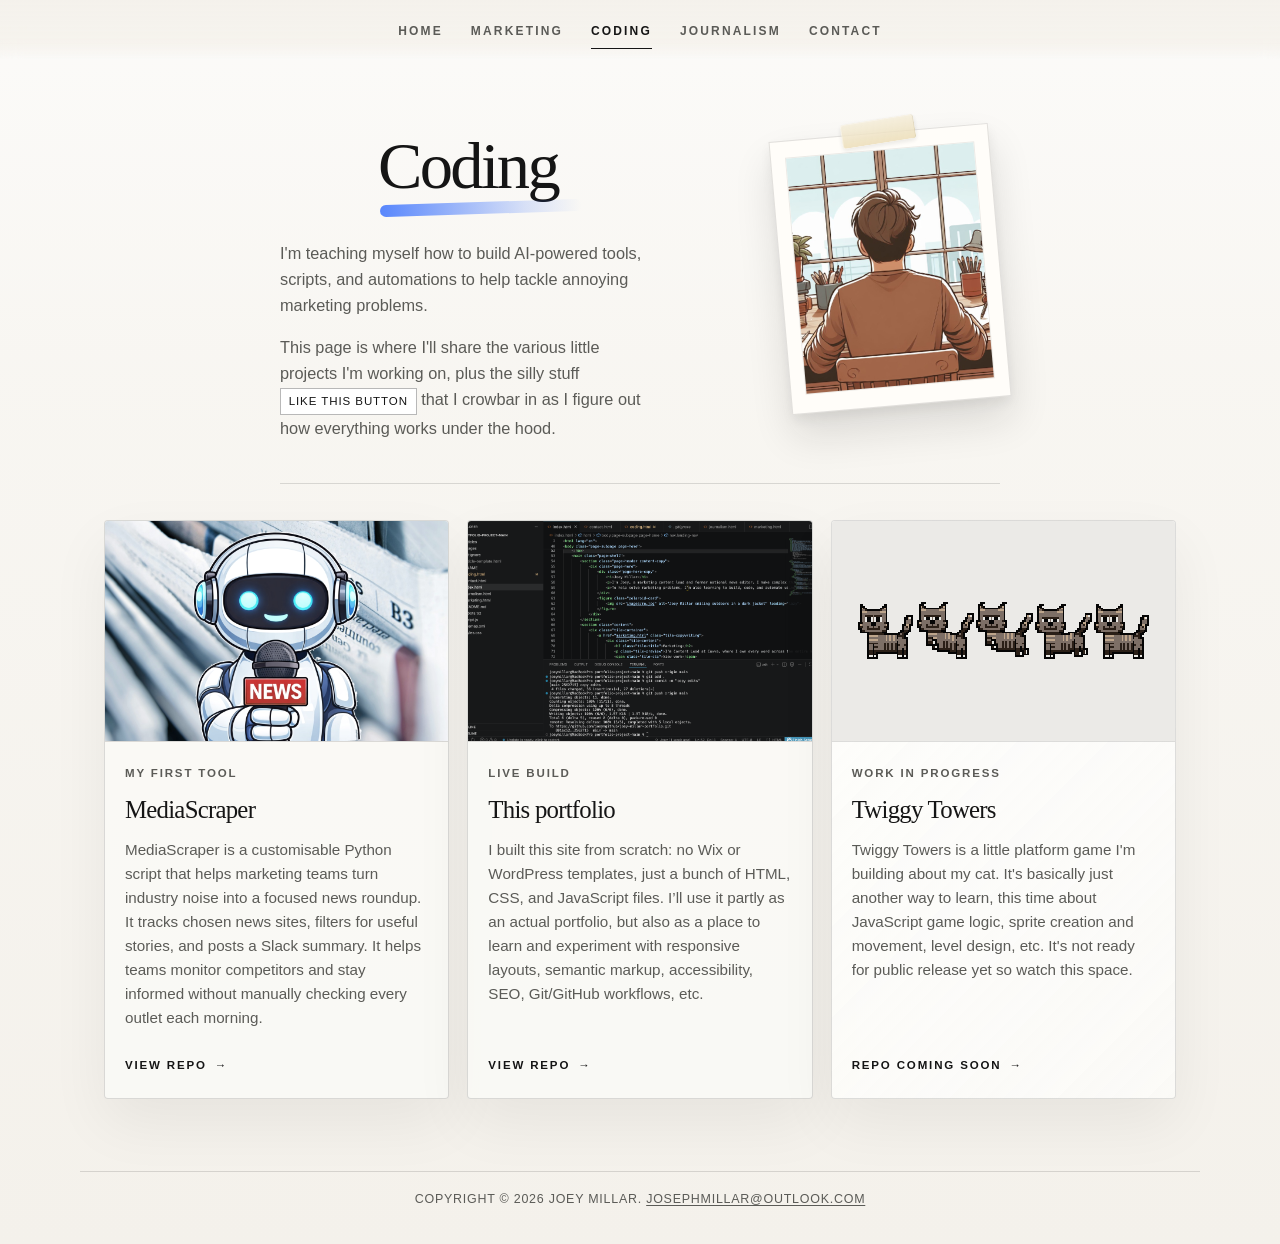
==== commit afa57098: "edits" ====
--- a/coding.html
+++ b/coding.html
@@ -73,6 +73,28 @@
                 <span class="tile-cta">View repo</span>
             </div>
         </a>
+        <a href="https://github.com/joeymgithub/joey-millar-portfolio" target="_blank" rel="noopener noreferrer" class="tile-web-dev">
+            <div class="tile-image-wrapper">
+                <img src="images/this-website.png" alt="Screenshot of this portfolio site being edited in a code editor" class="tile-image" loading="lazy">
+            </div>
+            <div class="tile-content">
+                <p class="tile-meta">Live build</p>
+                <h2 class="tile-title">This portfolio</h2>
+                <p class="tile-preview">I built this site from scratch: no Wix or WordPress templates, just a bunch of HTML, CSS, and JavaScript files. I’ll use it partly as an actual portfolio, but also as a place to learn and experiment with responsive layouts, semantic markup, accessibility, SEO, Git/GitHub workflows, etc.</p>
+                <span class="tile-cta">View repo</span>
+            </div>
+        </a>
+        <div class="tile-web-dev tile-placeholder">
+            <div class="tile-image-wrapper">
+                <img src="images/twiggy-walk-horizontal.png" alt="Twiggy Towers walking sprite sheet" class="tile-image tile-sprite-image" loading="lazy">
+            </div>
+            <div class="tile-content">
+                <p class="tile-meta">Work in progress</p>
+                <h2 class="tile-title">Twiggy Towers</h2>
+                <p class="tile-preview">Twiggy Towers is a little platform game I'm building about my cat. It's basically just another way to learn, this time about JavaScript game logic, sprite creation and movement, level design, etc. It's not ready for public release yet so watch this space.</p>
+                <span class="tile-cta">Repo coming soon</span>
+            </div>
+        </div>
             </div>
         </section>
     </main>
--- a/styles.css
+++ b/styles.css
@@ -396,6 +396,14 @@
     object-fit: cover;
     filter: saturate(0.85) contrast(1.02);
     transition: transform 0.45s ease, filter 0.45s ease;
+}
+
+.tile-sprite-image {
+    box-sizing: border-box;
+    padding: 70px 24px;
+    object-fit: contain;
+    image-rendering: pixelated;
+    background: #f1eee7;
 }
 
 .tile-journalism > .tile-image,
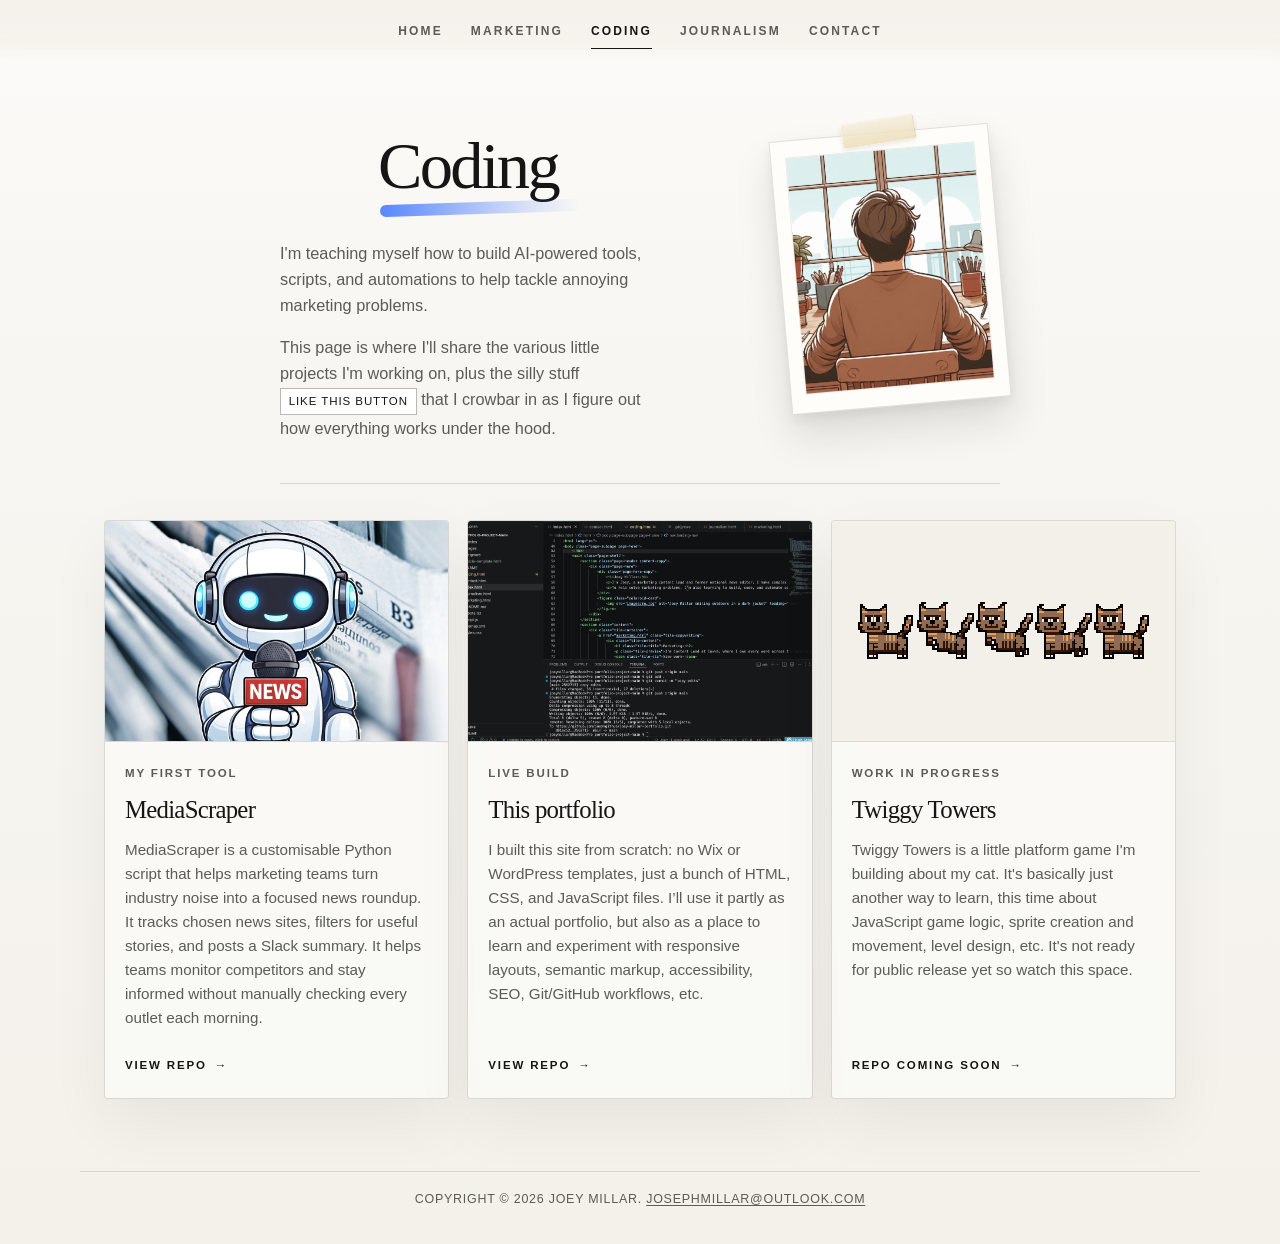
==== commit 49fdc00d: "styles" ====
--- a/coding.html
+++ b/coding.html
@@ -84,7 +84,7 @@
                 <span class="tile-cta">View repo</span>
             </div>
         </a>
-        <div class="tile-web-dev tile-placeholder">
+        <div class="tile-web-dev">
             <div class="tile-image-wrapper">
                 <img src="images/twiggy-walk-horizontal.png" alt="Twiggy Towers walking sprite sheet" class="tile-image tile-sprite-image" loading="lazy">
             </div>
--- a/styles.css
+++ b/styles.css
@@ -165,19 +165,7 @@
     border-radius: 4px;
     background: rgba(251, 250, 247, 0.82);
     text-decoration: none;
-    transition: transform 0.28s ease, border-color 0.28s ease, box-shadow 0.28s ease, background 0.28s ease;
-}
-
-.tile-journalism::before,
-.tile-copywriting::before,
-.tile-web-dev::before {
-    content: "";
-    position: absolute;
-    inset: 0;
-    background: linear-gradient(135deg, rgba(255, 255, 255, 0.55), transparent 55%);
-    opacity: 0;
-    transition: opacity 0.28s ease;
-    pointer-events: none;
+    transition: transform 0.28s ease, border-color 0.28s ease, box-shadow 0.28s ease;
 }
 
 .tile-journalism:hover,
@@ -186,13 +174,6 @@
     transform: translateY(-6px);
     border-color: var(--line-strong);
     box-shadow: 0 28px 70px rgba(21, 21, 21, 0.1);
-    background: var(--panel);
-}
-
-.tile-journalism:hover::before,
-.tile-copywriting:hover::before,
-.tile-web-dev:hover::before {
-    opacity: 1;
 }
 
 .page-header {
@@ -348,39 +329,6 @@
 .page-home .tile-copywriting,
 .page-home .tile-web-dev {
     min-height: 170px;
-}
-
-.tile-web-dev-placeholder {
-    cursor: default;
-}
-
-.tile-placeholder {
-    cursor: default;
-    background:
-        linear-gradient(135deg, rgba(255, 255, 255, 0.62), rgba(251, 250, 247, 0.82)),
-        rgba(251, 250, 247, 0.82);
-}
-
-.tile-placeholder:hover {
-    transform: none;
-    border-color: var(--line);
-    box-shadow: var(--shadow);
-    background:
-        linear-gradient(135deg, rgba(255, 255, 255, 0.62), rgba(251, 250, 247, 0.82)),
-        rgba(251, 250, 247, 0.82);
-}
-
-.tile-placeholder::before {
-    opacity: 0;
-}
-
-.tile-placeholder .tile-image {
-    filter: saturate(0.35) contrast(0.96);
-}
-
-.tile-placeholder:hover .tile-image {
-    transform: none;
-    filter: saturate(0.35) contrast(0.96);
 }
 
 .tile-image-wrapper {
